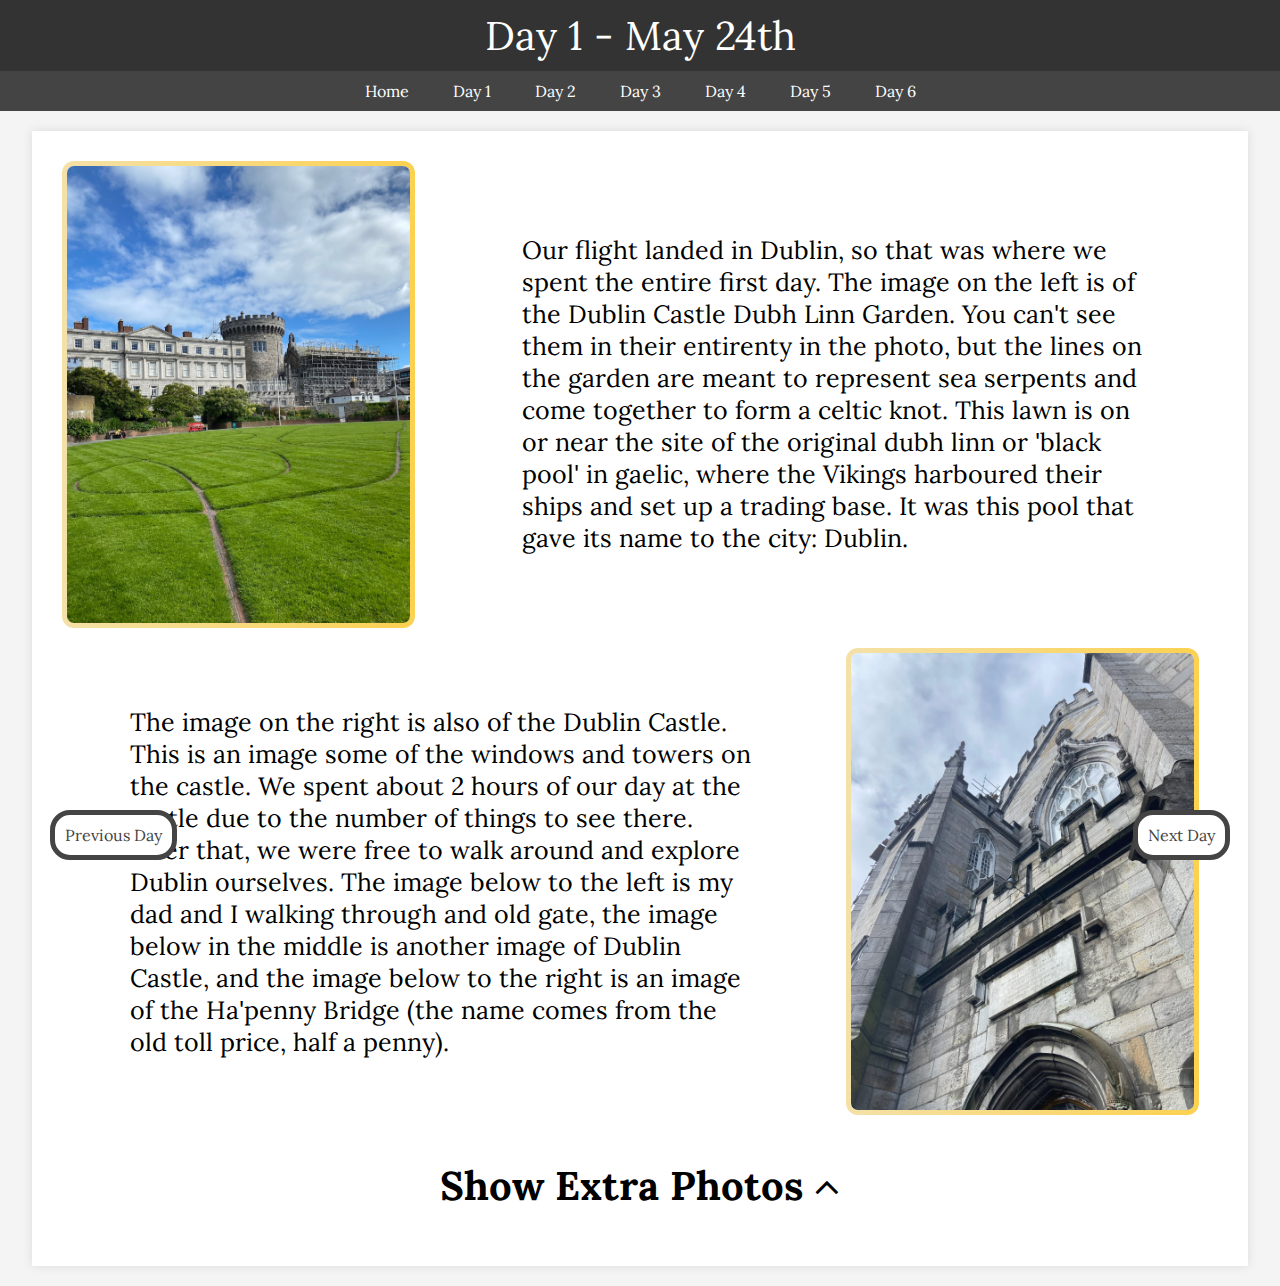
==== day1.html @ 396b7f6a "Add files via upload" ====
<!DOCTYPE html>
<html lang="en">

<head>
    <meta charset="UTF-8">
    <meta name="viewport" content="width=device-width, initial-scale=1.0">
    <link rel="stylesheet" href="css/reset.css">
    <link rel="stylesheet" href="css/style.css">
    <link rel="stylesheet" href="https://cdnjs.cloudflare.com/ajax/libs/font-awesome/4.7.0/css/font-awesome.min.css">
    <link rel="preconnect" href="https://fonts.googleapis.com">
    <link rel="preconnect" href="https://fonts.gstatic.com" crossorigin>
    <link href="https://fonts.googleapis.com/css2?family=Lora:wght@500&display=swap" rel="stylesheet">
    <script src="js/script.js"></script>
    <title>Day 1 - May 24th</title>
</head>

<body>
    <header>
        <h1>Day 1 - May 24th</h1>
    </header>

    <nav>
        <a href="index.html">Home</a>
        <a href="day1.html">Day 1</a>
        <a href="day2.html">Day 2</a>
        <a href="day3.html">Day 3</a>
        <a href="day4.html">Day 4</a>
        <a href="day5.html">Day 5</a>
        <a href="day6.html">Day 6</a>
    </nav>

    <main class="dayMain">
        <div class="dayDiv">

            <img src="images/day1_1.jpg" width="90%" alt="Dublin Castle in the Daytime">
            <p id="day1_1T">Our flight landed in Dublin, so that was where we spent the entire first day. The image on the left is of the Dublin Castle Dubh Linn Garden. You can't see them in their entirenty in the photo, but the lines on the garden are meant to represent sea serpents and come together to form a celtic knot. This lawn is on or near the site of the original dubh linn or 'black pool' in gaelic, where the Vikings harboured their ships and set up a trading base. It was this pool that gave its name to the city: Dublin.</p>
            <p id="day1_2T">The image on the right is also of the Dublin Castle. This is an image some of the windows and towers on the castle. We spent about 2 hours of our day at the castle due to the number of things to see there. After that, we were free to walk around and explore Dublin ourselves. The image below to the left is my dad and I walking through and old gate, the image below in the middle is another image of Dublin Castle, and the image below to the right is an image of the Ha'penny Bridge (the name comes from the old toll price, half a penny).</p>
            <img src="images/day1_3.jpg" width="90%" alt="Dublin Castle Tower Windows">
            <button class="galleryHeader" onclick="showImages()">Show Extra Photos <i class="fa fa-angle-up" aria-hidden="true"></i></button>
            <img src="images/day1_4.jpg" class="galleryImg" width="90%" alt="Dublin City Gate">
            <img src="images/day1_2.jpg" class="galleryImg" width="90%" alt="Dublin Castle Construction Scaffolding">
            <img src="images/day1_7.jpg" class="galleryImg" width="90%" alt="Ha'penny Bridge">
        </div>

        <a class="backButton" href="index.html">Previous Day</a>
        <a class="nextButton" href="day2.html">Next Day</a>
    </main>

</body>

</html>
---- css/style.css ----
body {
    font-family: 'Lora', serif;
    margin: 0;
    padding: 0;
    background-color: #f4f4f4;
}

header {
    background-color: #333;
    color: #fff;
    padding: 10px;
    text-align: center;
}

nav {
    background-color: #444;
    color: #fff;
    padding: 10px;
    text-align: center;
}

nav a {
    color: #fff;
    text-decoration: none;
    padding: 10px;
    margin: 0 10px;
}

img {
    background: linear-gradient(white, white) padding-box,
              linear-gradient(to right, rgb(244, 225, 168), rgb(252, 209, 80)) border-box;
  border-radius: 12px;
  border: 5px solid transparent;
  margin: 10px;
}

img:hover {
    box-shadow:
    1px 1px #373737,
    2px 2px #373737,
    3px 3px #373737,
    4px 4px #373737,
    5px 5px #373737,
    6px 6px #373737;
    -webkit-transform: translateX(-3px);
    transform: translateX(-3px);
    transition: .5s ease;
}

#introMain {
    max-width: 800px;
    margin: 20px auto;
    padding: 20px;
    background-color: #fff;
    box-shadow: 0 0 10px rgba(0, 0, 0, 0.1);
}

.dayMain {
    max-width: 95%;
    margin: 20px auto;
    padding: 20px;
    background-color: #fff;
    box-shadow: 0 0 10px rgba(0, 0, 0, 0.1);
}

article {
    margin-bottom: 20px;
}

h1 {
    font-size: 40px;
}

h2 {
    font-size: 35px;
    padding-bottom: 5px;
}

p {
    padding-top: 5px;
    padding-bottom: 5px;
    font-size: 20px;
}

.nextButton {
    position: fixed;
    right: 50px;
    bottom: 40px;
    border: 5px solid #444;
    background-color: #FFFFFF;
    border-radius: 20px;
    padding: 10px;
    color: #444;
}

.backButton {
    position: fixed;
    left: 50px;
    bottom: 40px;
    border: 5px solid #444;
    background-color: #FFF;
    border-radius: 20px;
    padding: 10px;
    color: #444;
}

#introFlag {
    display: block;
    margin-right: auto;
    margin-left: auto;
    padding-top: 10px;
    border: none;
    background: none;
    border-radius: 0px;
}

.dayDiv {
    display: grid;
    grid-template-columns: 1fr 1fr 1fr;
}

#day1_1T {
    grid-column: 2 / span 2;
    display: flex;
    justify-self: center;
    align-self: center;
    padding-left: 10%;
    padding-right: 10%;
    font-size: 25px;
}

#day1_2T {
    grid-column: 1 / span 2;
    display: flex;
    justify-self: center;
    align-self: center;
    padding-left: 10%;
    padding-right: 10%;
    font-size: 25px;
}

.galleryHeader {
    grid-column: 1 / span 3;
    text-align: center;
    padding: 35px;
    font-size: 40px;
    font-weight: bold;
}

.galleryImg {
    display: none;
}

#day2_1T {
    grid-column: 1 / span 2;
    grid-row: 1 / span 1;
    display: flex;
    justify-self: center;
    align-self: center;
    padding-left: 10%;
    padding-right: 10%;
    font-size: 25px;
}

#day2_2T {
    grid-column: 2 / span 2;
    grid-row: 2 / span 1;
    display: flex;
    justify-self: center;
    align-self: center;
    padding-left: 10%;
    padding-right: 10%;
    font-size: 25px;
}

#day2_i2 {
    grid-column: 3 / span 1;
}

#day2_i1 {
    grid-column: 1 / span 1;
    width: 120%;
}

.img5gallery {
    display: grid;
    grid-template-columns: 1fr 1fr;
    grid-column: 1 / span 3;
}

#day3_1T {
    grid-column: 2 / span 2;
    display: flex;
    justify-self: center;
    align-self: center;
    padding-left: 10%;
    padding-right: 10%;
    font-size: 25px;
    grid-row: 3 / span 1;
}

#second {
    grid-column: 2 / span 2;
}
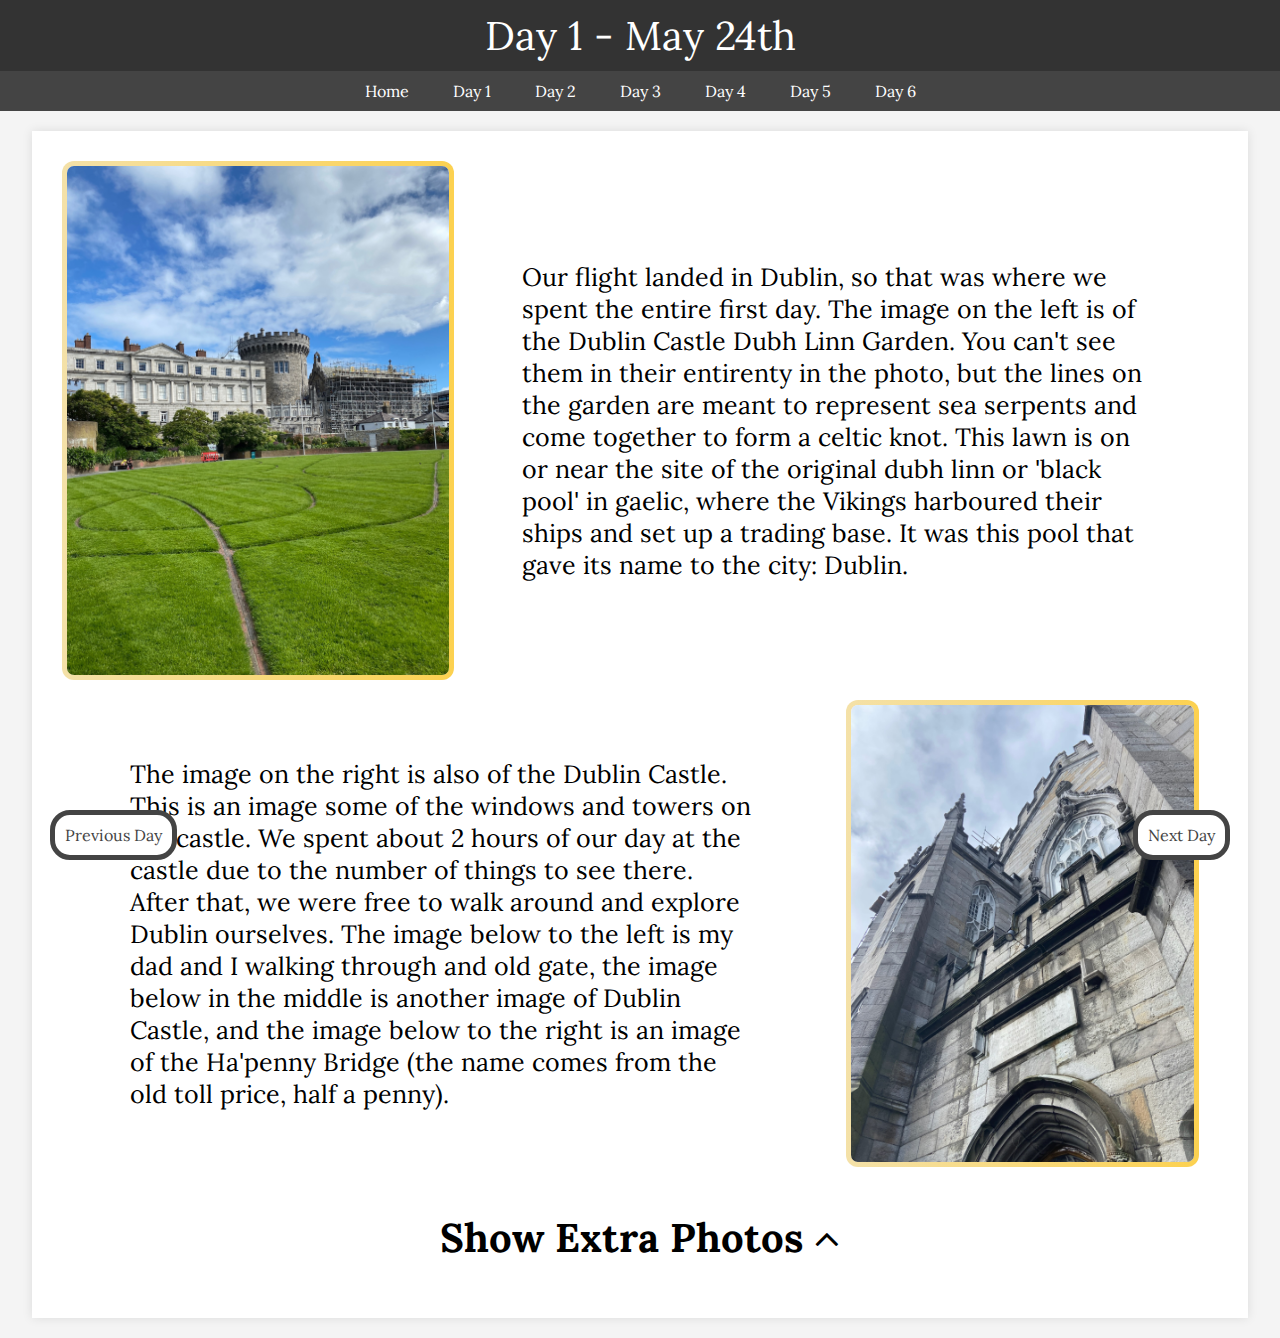
==== commit 9b851daf: "Add files via upload" ====
--- a/day1.html
+++ b/day1.html
@@ -32,14 +32,14 @@
     <main class="dayMain">
         <div class="dayDiv">
 
-            <img src="images/day1_1.jpg" width="90%" alt="Dublin Castle in the Daytime">
+            <img src="images/day1_1.jpg" alt="Dublin Castle in the Daytime">
             <p id="day1_1T">Our flight landed in Dublin, so that was where we spent the entire first day. The image on the left is of the Dublin Castle Dubh Linn Garden. You can't see them in their entirenty in the photo, but the lines on the garden are meant to represent sea serpents and come together to form a celtic knot. This lawn is on or near the site of the original dubh linn or 'black pool' in gaelic, where the Vikings harboured their ships and set up a trading base. It was this pool that gave its name to the city: Dublin.</p>
             <p id="day1_2T">The image on the right is also of the Dublin Castle. This is an image some of the windows and towers on the castle. We spent about 2 hours of our day at the castle due to the number of things to see there. After that, we were free to walk around and explore Dublin ourselves. The image below to the left is my dad and I walking through and old gate, the image below in the middle is another image of Dublin Castle, and the image below to the right is an image of the Ha'penny Bridge (the name comes from the old toll price, half a penny).</p>
             <img src="images/day1_3.jpg" width="90%" alt="Dublin Castle Tower Windows">
             <button class="galleryHeader" onclick="showImages()">Show Extra Photos <i class="fa fa-angle-up" aria-hidden="true"></i></button>
-            <img src="images/day1_4.jpg" class="galleryImg" width="90%" alt="Dublin City Gate">
-            <img src="images/day1_2.jpg" class="galleryImg" width="90%" alt="Dublin Castle Construction Scaffolding">
-            <img src="images/day1_7.jpg" class="galleryImg" width="90%" alt="Ha'penny Bridge">
+            <img src="images/day1_4.jpg" class="galleryImg" alt="Dublin City Gate">
+            <img src="images/day1_2.jpg" class="galleryImg" alt="Dublin Castle Construction Scaffolding">
+            <img src="images/day1_7.jpg" class="galleryImg" alt="Ha'penny Bridge">
         </div>
 
         <a class="backButton" href="index.html">Previous Day</a>
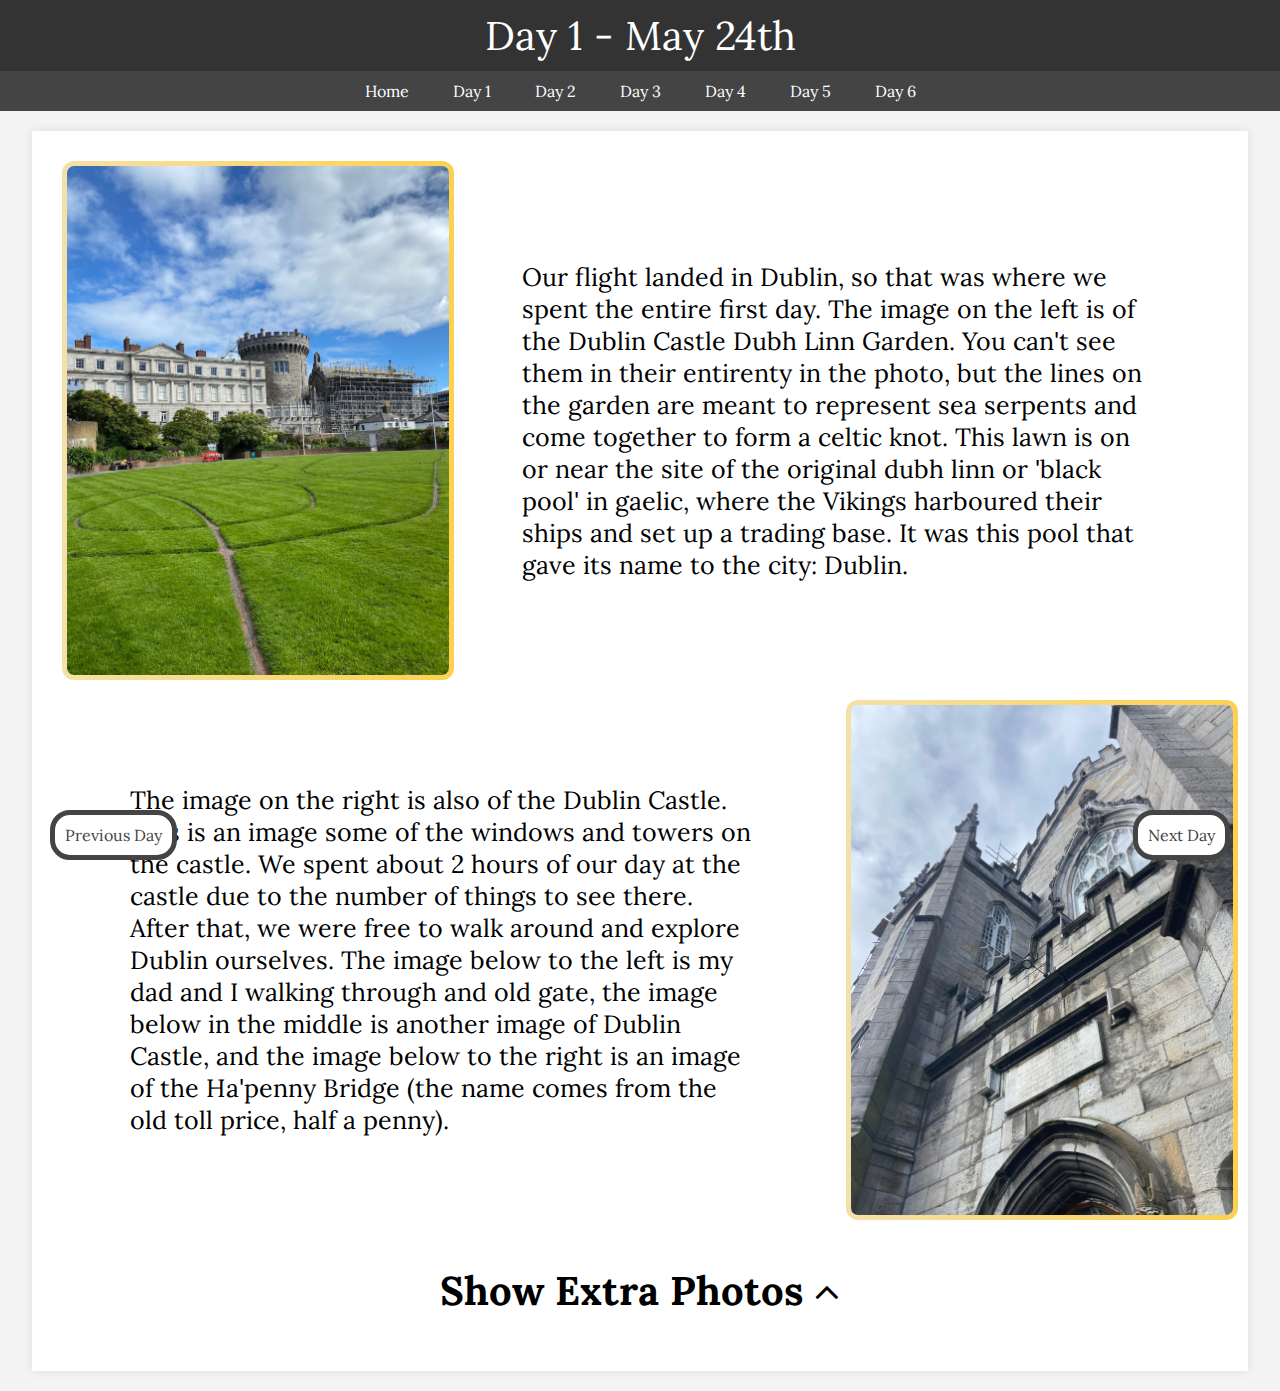
==== commit cdcd9e5a: "Add files via upload" ====
--- a/day1.html
+++ b/day1.html
@@ -35,7 +35,7 @@
             <img src="images/day1_1.jpg" alt="Dublin Castle in the Daytime">
             <p id="day1_1T">Our flight landed in Dublin, so that was where we spent the entire first day. The image on the left is of the Dublin Castle Dubh Linn Garden. You can't see them in their entirenty in the photo, but the lines on the garden are meant to represent sea serpents and come together to form a celtic knot. This lawn is on or near the site of the original dubh linn or 'black pool' in gaelic, where the Vikings harboured their ships and set up a trading base. It was this pool that gave its name to the city: Dublin.</p>
             <p id="day1_2T">The image on the right is also of the Dublin Castle. This is an image some of the windows and towers on the castle. We spent about 2 hours of our day at the castle due to the number of things to see there. After that, we were free to walk around and explore Dublin ourselves. The image below to the left is my dad and I walking through and old gate, the image below in the middle is another image of Dublin Castle, and the image below to the right is an image of the Ha'penny Bridge (the name comes from the old toll price, half a penny).</p>
-            <img src="images/day1_3.jpg" width="90%" alt="Dublin Castle Tower Windows">
+            <img src="images/day1_3.jpg" alt="Dublin Castle Tower Windows">
             <button class="galleryHeader" onclick="showImages()">Show Extra Photos <i class="fa fa-angle-up" aria-hidden="true"></i></button>
             <img src="images/day1_4.jpg" class="galleryImg" alt="Dublin City Gate">
             <img src="images/day1_2.jpg" class="galleryImg" alt="Dublin Castle Construction Scaffolding">
